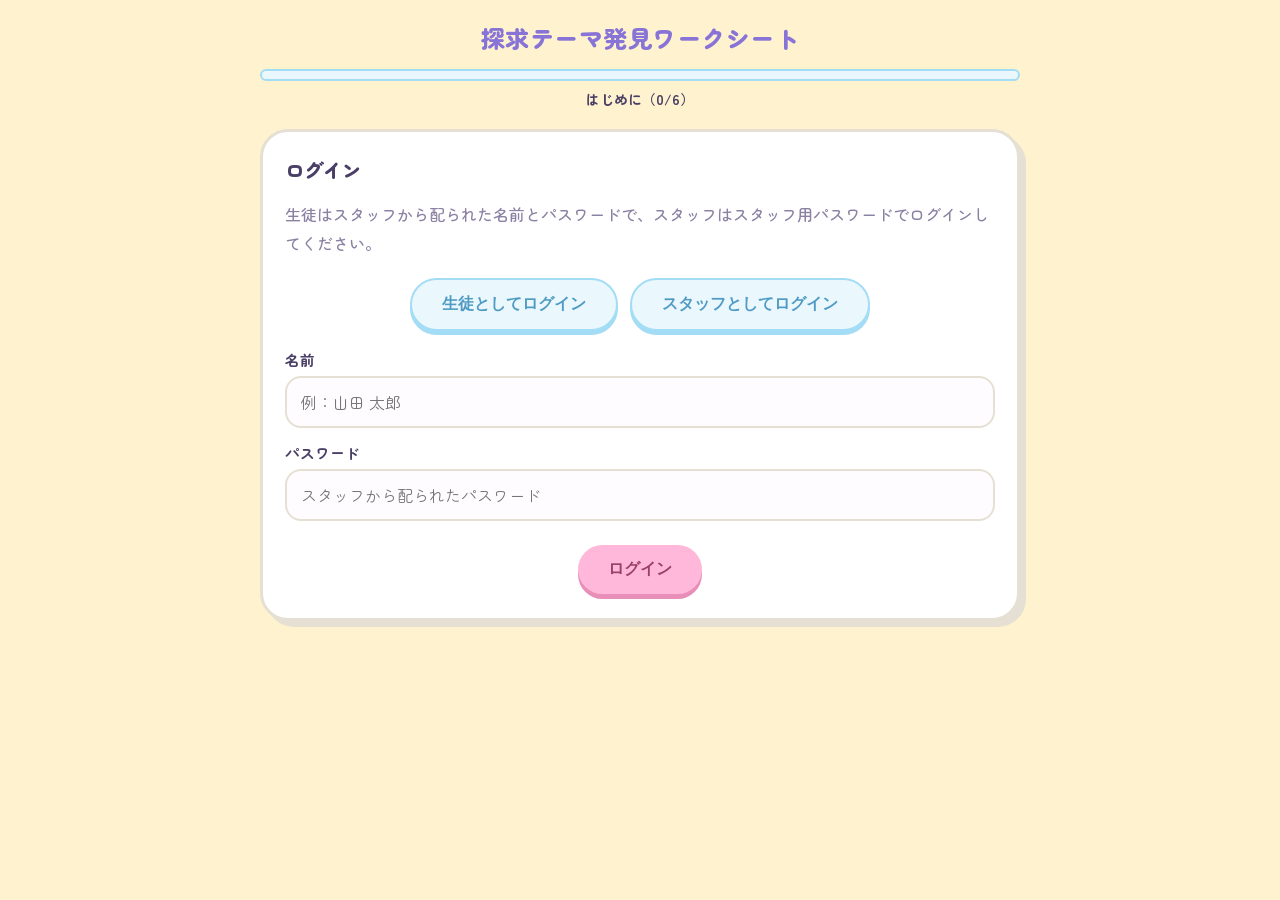
==== login.html @ 1275857d "Add files via upload" ====
<!DOCTYPE html>
<html lang="ja">
<head>
<meta charset="UTF-8">
<meta name="viewport" content="width=device-width, initial-scale=1.0">
<meta name="robots" content="noindex, nofollow">
<title>ログイン｜探求テーマ発見ワークシート</title>
<link rel="stylesheet" href="style.css">
</head>
<body>
<div class="app">
  <div id="app-header"></div>

  <div class="card">
    <h2>ログイン</h2>
    <p class="lead">生徒はスタッフから配られた名前とパスワードで、スタッフはスタッフ用パスワードでログインしてください。</p>
    <div class="final-actions" style="margin-bottom:18px;">
      <button type="button" class="btn btn-ghost" id="tab-student">生徒としてログイン</button>
      <button type="button" class="btn btn-ghost" id="tab-staff">スタッフとしてログイン</button>
    </div>

    <div id="student-form">
      <label class="field">名前
        <input type="text" id="student-name" placeholder="例：山田 太郎">
      </label>
      <label class="field">パスワード
        <input type="text" id="student-password" placeholder="スタッフから配られたパスワード">
      </label>
      <p class="hint" id="student-error" style="color:#c2410c;"></p>
      <div class="intro-buttons">
        <button type="button" class="btn btn-primary" id="student-login-btn">ログイン</button>
      </div>
    </div>

    <div id="staff-form" style="display:none;">
      <label class="field">スタッフパスワード
        <input type="text" id="staff-password" placeholder="スタッフ共通パスワード">
      </label>
      <p class="hint" id="staff-error" style="color:#c2410c;"></p>
      <div class="intro-buttons">
        <button type="button" class="btn btn-primary" id="staff-login-btn">ログイン</button>
      </div>
    </div>
  </div>
</div>

<script src="app.js"></script>
<script>
  renderHeader(0);

  const studentForm = document.getElementById("student-form");
  const staffForm = document.getElementById("staff-form");

  document.getElementById("tab-student").addEventListener("click", () => {
    studentForm.style.display = "block";
    staffForm.style.display = "none";
  });
  document.getElementById("tab-staff").addEventListener("click", () => {
    studentForm.style.display = "none";
    staffForm.style.display = "block";
  });

  document.getElementById("student-login-btn").addEventListener("click", async () => {
    const name = document.getElementById("student-name").value.trim();
    const password = document.getElementById("student-password").value.trim();
    const errorEl = document.getElementById("student-error");
    errorEl.textContent = "";
    if (!name || !password) {
      errorEl.textContent = "名前とパスワードを入力してください。";
      return;
    }
    const btn = document.getElementById("student-login-btn");
    btn.disabled = true;
    const result = await apiCall("login_student", { name, password });
    btn.disabled = false;
    if (result.ok) {
      sessionStorage.setItem(AUTH_KEY_STUDENT, JSON.stringify({ name, password }));
      goTo("index.html");
    } else {
      errorEl.textContent = result.error || "ログインできませんでした。";
    }
  });

  document.getElementById("staff-login-btn").addEventListener("click", async () => {
    const password = document.getElementById("staff-password").value.trim();
    const errorEl = document.getElementById("staff-error");
    errorEl.textContent = "";
    if (!password) {
      errorEl.textContent = "パスワードを入力してください。";
      return;
    }
    const btn = document.getElementById("staff-login-btn");
    btn.disabled = true;
    const result = await apiCall("login_staff", { password });
    btn.disabled = false;
    if (result.ok) {
      sessionStorage.setItem(AUTH_KEY_STAFF, JSON.stringify({ password }));
      goTo("staff.html");
    } else {
      errorEl.textContent = result.error || "ログインできませんでした。";
    }
  });
</script>
</body>
</html>
---- style.css ----
@import url('https://fonts.googleapis.com/css2?family=Zen+Maru+Gothic:wght@400;500;700;900&display=swap');

:root {
  --purple: #b9a6f7;
  --purple-dark: #8874d6;
  --pink: #ffb8d9;
  --pink-dark: #e88fb9;
  --blue: #a3ddf5;
  --blue-dark: #4f9bc4;
  --ink: #4a3f66;
  --muted: #8b81a3;
  --bg: #fff3cf;
  --card: #ffffff;
  --border: #e5e0d3;
}

* { box-sizing: border-box; }

body {
  margin: 0;
  min-height: 100vh;
  font-family: "Zen Maru Gothic", "Hiragino Kaku Gothic ProN", "Yu Gothic", sans-serif;
  background: var(--bg);
  color: var(--ink);
  padding: 20px 14px 60px;
}

.app {
  max-width: 760px;
  margin: 0 auto;
}

#app-header {
  margin-bottom: 20px;
}

.app-title {
  font-size: 1.5rem;
  font-weight: 900;
  margin: 0 0 14px;
  color: var(--purple-dark);
  text-align: center;
  letter-spacing: .02em;
}

.progress-track {
  height: 12px;
  background: #eaf7fd;
  border: 2px solid var(--blue);
  border-radius: 99px;
  overflow: hidden;
}

.progress-fill {
  height: 100%;
  background: var(--pink);
  border-radius: 99px;
  transition: width .35s ease;
}

.progress-label {
  text-align: center;
  font-size: .88rem;
  font-weight: 700;
  color: var(--ink);
  margin-top: 8px;
}

.card {
  background: var(--card);
  border: 3px solid var(--border);
  border-radius: 28px;
  padding: 24px 22px;
  margin-bottom: 22px;
  box-shadow: 6px 6px 0 var(--border);
}

.card h2 {
  margin-top: 0;
  font-size: 1.2rem;
  font-weight: 900;
  color: var(--ink);
}

.card p.lead {
  color: var(--muted);
  line-height: 1.8;
  font-weight: 500;
}

label.field {
  display: block;
  margin-bottom: 14px;
  font-weight: 700;
  font-size: .92rem;
}

input[type="text"], input[type="date"], textarea {
  width: 100%;
  margin-top: 6px;
  padding: 12px 14px;
  border-radius: 16px;
  border: 2px solid var(--border);
  font-size: 1rem;
  font-family: inherit;
  background: #fffcff;
  transition: border-color .15s, box-shadow .15s;
}

input[type="text"]:focus, input[type="date"]:focus, textarea:focus {
  outline: none;
  border-color: var(--pink);
  box-shadow: 0 0 0 4px rgba(255, 184, 217, 0.35);
}

textarea { resize: vertical; min-height: 64px; }

.question-row {
  padding: 16px 0;
  border-bottom: 2px dashed var(--border);
}
.question-row:last-child { border-bottom: none; }

.question-text {
  font-size: .95rem;
  font-weight: 500;
  margin-bottom: 10px;
  line-height: 1.6;
}

.scale {
  display: flex;
  gap: 6px;
  justify-content: space-between;
}

.scale label {
  flex: 1;
  text-align: center;
  cursor: pointer;
}

.scale input { display: none; }

.scale .opt {
  display: flex;
  flex-direction: column;
  align-items: center;
  gap: 4px;
  padding: 10px 2px;
  border-radius: 16px;
  border: 2px solid var(--border);
  font-size: .7rem;
  font-weight: 700;
  color: var(--muted);
  transition: transform .12s, box-shadow .12s, background .12s, border-color .12s, color .12s;
}

.scale label:hover .opt {
  transform: translateY(-2px);
}

.scale input:checked + .opt {
  color: #fff;
  border-color: transparent;
  transform: translateY(-2px) scale(1.05);
  box-shadow: 0 4px 0 rgba(0,0,0,0.08);
}

.scale label:nth-child(1) input:checked + .opt { background: #6ec3ff; }
.scale label:nth-child(2) input:checked + .opt { background: #6fe0c3; }
.scale label:nth-child(3) input:checked + .opt { background: #ffd166; }
.scale label:nth-child(4) input:checked + .opt { background: #ff9f6e; }
.scale label:nth-child(5) input:checked + .opt { background: #ff6ea5; }

.scale .num { font-size: 1.1rem; font-weight: 900; }

.hexagon-wrap {
  display: flex;
  justify-content: center;
  padding: 8px 0 4px;
}

.top-cats {
  text-align: center;
  font-size: 1rem;
  font-weight: 700;
  color: var(--purple-dark);
  margin-top: 4px;
  line-height: 1.9;
}

.cat-block {
  margin-bottom: 20px;
  padding-bottom: 18px;
  border-bottom: 2px dashed var(--border);
}
.cat-block:last-child { border-bottom: none; margin-bottom: 0; padding-bottom: 0; }

.cat-block h3 {
  font-size: 1.02rem;
  font-weight: 900;
  margin: 0 0 4px;
}

.cat-block .cat-desc {
  font-size: .8rem;
  color: var(--muted);
  font-weight: 500;
  margin: 0 0 12px;
}

.chip-grid {
  display: flex;
  flex-wrap: wrap;
  gap: 9px;
}

.chip {
  position: relative;
}

.chip input { position: absolute; opacity: 0; }

.chip .chip-label {
  display: inline-block;
  padding: 9px 16px;
  border-radius: 999px;
  border: 2px solid transparent;
  background: color-mix(in srgb, var(--c, var(--muted)) 14%, white);
  color: var(--ink);
  font-size: .86rem;
  font-weight: 700;
  cursor: pointer;
  transition: transform .12s, box-shadow .12s, background .12s, color .12s;
}

.chip .chip-label:hover {
  transform: translateY(-2px) scale(1.04);
}

.chip input:checked + .chip-label {
  color: #fff;
  box-shadow: 0 4px 0 rgba(0,0,0,0.08);
  transform: translateY(-2px);
}

.type-ref-list {
  margin: 0;
  padding-left: 1.4em;
  color: var(--ink);
}

.type-ref-list li {
  padding: 7px 0;
  font-size: .92rem;
  font-weight: 500;
  line-height: 1.5;
}

.check-list label, .radio-list label {
  display: flex;
  align-items: flex-start;
  gap: 10px;
  padding: 12px 0;
  border-bottom: 2px dashed var(--border);
  font-size: .92rem;
  font-weight: 500;
  cursor: pointer;
}
.check-list label:last-child, .radio-list label:last-child { border-bottom: none; }

.select-count {
  font-size: .85rem;
  font-weight: 700;
  color: var(--muted);
  margin-top: 10px;
}

.select-count.warn { color: #e8791a; }

.nav-row {
  display: flex;
  justify-content: space-between;
  align-items: center;
  margin: 22px 0 40px;
}

.btn {
  display: inline-block;
  padding: 14px 30px;
  border-radius: 999px;
  font-size: 1rem;
  font-weight: 900;
  border: none;
  cursor: pointer;
  text-decoration: none;
  text-align: center;
  transition: transform .12s, box-shadow .12s;
}

.btn:active { transform: translateY(2px); }

.btn-primary {
  background: var(--pink);
  color: #99406b;
  box-shadow: 0 5px 0 var(--pink-dark);
}
.btn-primary:hover { transform: translateY(-2px); box-shadow: 0 7px 0 var(--pink-dark); }
.btn-primary:disabled { opacity: .5; cursor: not-allowed; box-shadow: none; }

.btn-ghost {
  background: #eaf7fd;
  color: var(--blue-dark);
  border: 2px solid var(--blue);
  box-shadow: 0 4px 0 var(--blue);
}
.btn-ghost:hover { transform: translateY(-2px); }

.intro-buttons { text-align: center; margin-top: 24px; }

.summary-box {
  background: #fffaf0;
  border: 2px dashed var(--border);
  border-radius: 18px;
  padding: 16px 18px;
  white-space: pre-wrap;
  font-size: .85rem;
  color: var(--ink);
  line-height: 1.6;
}

.final-actions {
  display: flex;
  flex-wrap: wrap;
  gap: 12px;
  justify-content: center;
  margin: 20px 0 8px;
}

.hint {
  font-size: .8rem;
  color: var(--muted);
  margin-top: 4px;
}

.done-banner {
  text-align: center;
  font-weight: 900;
  color: #1f9d5a;
  background: #eafff2;
  border: 2px solid #b8f3d1;
  border-radius: 18px;
  padding: 14px;
  margin-bottom: 16px;
}

@media print {
  #app-header, .nav-row, .final-actions, .btn { display: none !important; }
}
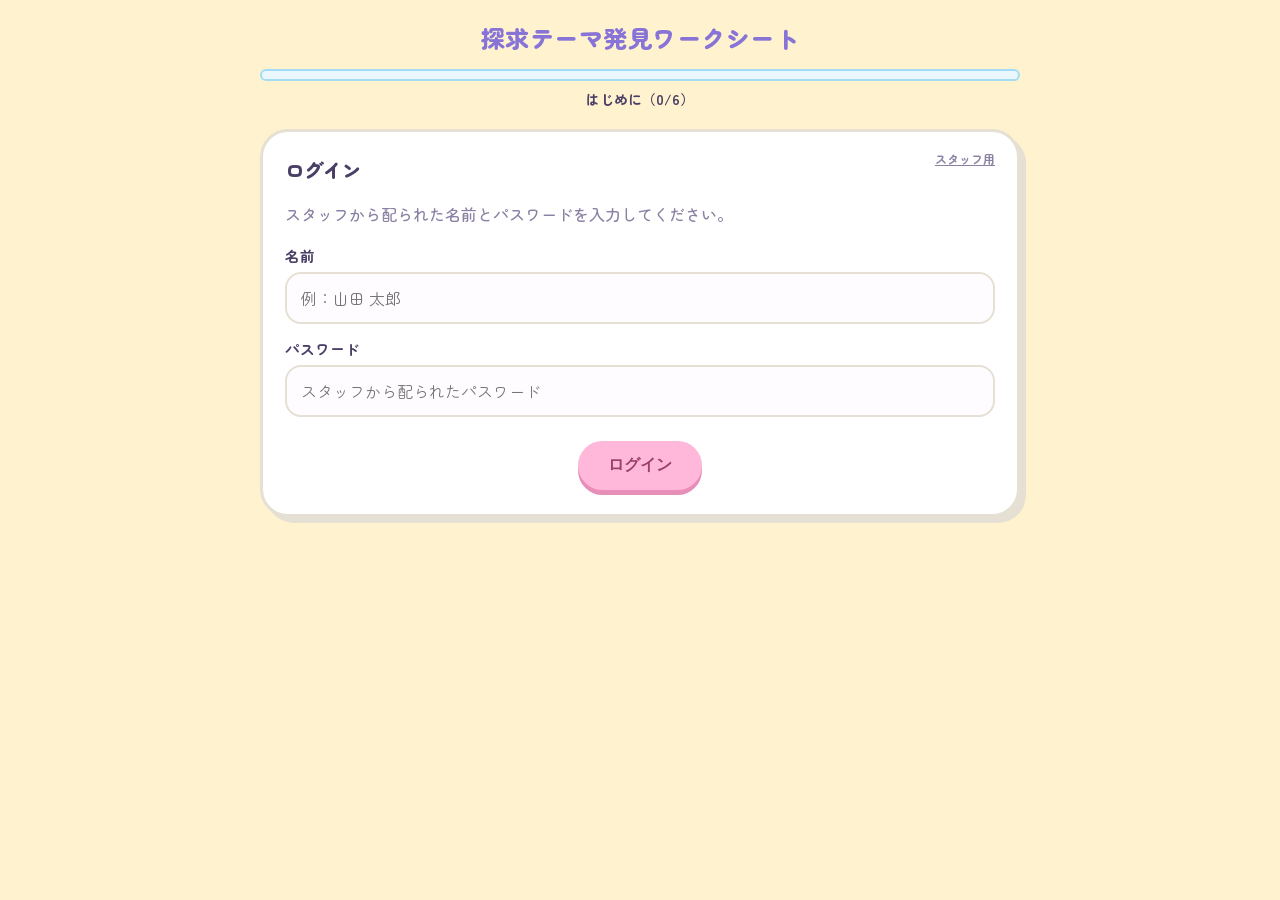
==== commit 971bd27a: "Add files via upload" ====
--- a/login.html
+++ b/login.html
@@ -4,6 +4,7 @@
 <meta charset="UTF-8">
 <meta name="viewport" content="width=device-width, initial-scale=1.0">
 <meta name="robots" content="noindex, nofollow">
+<link rel="icon" type="image/jpeg" href="favicon.jpg">
 <title>ログイン｜探求テーマ発見ワークシート</title>
 <link rel="stylesheet" href="style.css">
 </head>
@@ -11,15 +12,12 @@
 <div class="app">
   <div id="app-header"></div>
 
-  <div class="card">
-    <h2>ログイン</h2>
-    <p class="lead">生徒はスタッフから配られた名前とパスワードで、スタッフはスタッフ用パスワードでログインしてください。</p>
-    <div class="final-actions" style="margin-bottom:18px;">
-      <button type="button" class="btn btn-ghost" id="tab-student">生徒としてログイン</button>
-      <button type="button" class="btn btn-ghost" id="tab-staff">スタッフとしてログイン</button>
-    </div>
+  <div class="card login-card">
+    <button type="button" class="staff-link" id="toggle-staff">スタッフ用</button>
+    <h2 id="login-title">ログイン</h2>
 
     <div id="student-form">
+      <p class="lead">スタッフから配られた名前とパスワードを入力してください。</p>
       <label class="field">名前
         <input type="text" id="student-name" placeholder="例：山田 太郎">
       </label>
@@ -33,6 +31,7 @@
     </div>
 
     <div id="staff-form" style="display:none;">
+      <p class="lead">スタッフ用のログインです。</p>
       <label class="field">スタッフパスワード
         <input type="text" id="staff-password" placeholder="スタッフ共通パスワード">
       </label>
@@ -51,13 +50,15 @@
   const studentForm = document.getElementById("student-form");
   const staffForm = document.getElementById("staff-form");
 
-  document.getElementById("tab-student").addEventListener("click", () => {
-    studentForm.style.display = "block";
-    staffForm.style.display = "none";
-  });
-  document.getElementById("tab-staff").addEventListener("click", () => {
-    studentForm.style.display = "none";
-    staffForm.style.display = "block";
+  const toggleBtn = document.getElementById("toggle-staff");
+  const titleEl = document.getElementById("login-title");
+  let staffMode = false;
+  toggleBtn.addEventListener("click", () => {
+    staffMode = !staffMode;
+    studentForm.style.display = staffMode ? "none" : "block";
+    staffForm.style.display = staffMode ? "block" : "none";
+    toggleBtn.textContent = staffMode ? "生徒用に戻る" : "スタッフ用";
+    titleEl.textContent = staffMode ? "スタッフログイン" : "ログイン";
   });
 
   document.getElementById("student-login-btn").addEventListener("click", async () => {
@@ -75,7 +76,7 @@
     btn.disabled = false;
     if (result.ok) {
       sessionStorage.setItem(AUTH_KEY_STUDENT, JSON.stringify({ name, password }));
-      goTo("index.html");
+      goTo("choose.html");
     } else {
       errorEl.textContent = result.error || "ログインできませんでした。";
     }
--- a/style.css
+++ b/style.css
@@ -113,6 +113,39 @@
   box-shadow: 0 0 0 4px rgba(255, 184, 217, 0.35);
 }
 
+select {
+  width: 100%;
+  margin-top: 6px;
+  padding: 12px 42px 12px 16px;
+  border-radius: 999px;
+  border: 2px solid var(--pink);
+  font-size: 1rem;
+  font-weight: 700;
+  font-family: inherit;
+  color: var(--ink);
+  background-color: #fffcff;
+  background-image: url("data:image/svg+xml;utf8,<svg xmlns='http://www.w3.org/2000/svg' viewBox='0 0 24 24'><path d='M6 9l6 6 6-6' fill='none' stroke='%23e88fb9' stroke-width='2.5' stroke-linecap='round' stroke-linejoin='round'/></svg>");
+  background-repeat: no-repeat;
+  background-position: right 14px center;
+  background-size: 18px;
+  appearance: none;
+  -webkit-appearance: none;
+  -moz-appearance: none;
+  cursor: pointer;
+  box-shadow: 0 4px 0 var(--pink-dark);
+  transition: transform .12s, box-shadow .12s, border-color .15s;
+}
+
+select:hover {
+  transform: translateY(-2px);
+}
+
+select:focus {
+  outline: none;
+  border-color: var(--pink-dark);
+  box-shadow: 0 4px 0 var(--pink-dark), 0 0 0 4px rgba(255, 184, 217, 0.35);
+}
+
 textarea { resize: vertical; min-height: 64px; }
 
 .question-row {
@@ -181,6 +214,18 @@
   padding: 8px 0 4px;
 }
 
+.hex-box {
+  width: 320px;
+  height: 320px;
+  max-width: 100%;
+  aspect-ratio: 1 / 1;
+}
+
+.hex-box-sm {
+  width: 280px;
+  height: 280px;
+}
+
 .top-cats {
   text-align: center;
   font-size: 1rem;
@@ -319,6 +364,24 @@
 
 .intro-buttons { text-align: center; margin-top: 24px; }
 
+.login-card { position: relative; }
+
+.staff-link {
+  position: absolute;
+  top: 14px;
+  right: 16px;
+  background: none;
+  border: none;
+  padding: 4px 6px;
+  font-family: inherit;
+  font-size: .75rem;
+  font-weight: 700;
+  color: var(--muted);
+  text-decoration: underline;
+  cursor: pointer;
+}
+.staff-link:hover { color: var(--blue-dark); }
+
 .summary-box {
   background: #fffaf0;
   border: 2px dashed var(--border);
@@ -358,3 +421,39 @@
 @media print {
   #app-header, .nav-row, .final-actions, .btn { display: none !important; }
 }
+
+/* ---------------- responsive: tablet ---------------- */
+@media (max-width: 768px) {
+  body { padding: 18px 12px 48px; }
+  .app-title { font-size: 1.3rem; }
+  .card { padding: 20px 16px; border-radius: 22px; }
+  .card h2 { font-size: 1.1rem; }
+}
+
+/* ---------------- responsive: phone ---------------- */
+@media (max-width: 480px) {
+  body { padding: 14px 10px 40px; }
+  .app-title { font-size: 1.1rem; letter-spacing: 0; }
+  .progress-label { font-size: .8rem; }
+
+  .card { padding: 16px 14px; border-radius: 18px; box-shadow: 4px 4px 0 var(--border); }
+  .card h2 { font-size: 1rem; }
+  .card p.lead { font-size: .9rem; }
+
+  .question-text { font-size: .88rem; }
+  .scale { gap: 4px; }
+  .scale .opt { padding: 8px 2px; font-size: .62rem; border-radius: 12px; }
+  .scale .num { font-size: .95rem; }
+
+  .hex-box { width: min(280px, 78vw); height: min(280px, 78vw); }
+  .hex-box-sm { width: min(240px, 70vw); height: min(240px, 70vw); }
+
+  .btn { padding: 12px 20px; font-size: .92rem; }
+  .final-actions { flex-direction: column; align-items: stretch; }
+  .final-actions .btn { width: 100%; }
+
+  .chip .chip-label { padding: 8px 12px; font-size: .8rem; }
+  .cat-block h3 { font-size: .95rem; }
+
+  select { padding: 12px 38px 12px 14px; font-size: .95rem; }
+}
